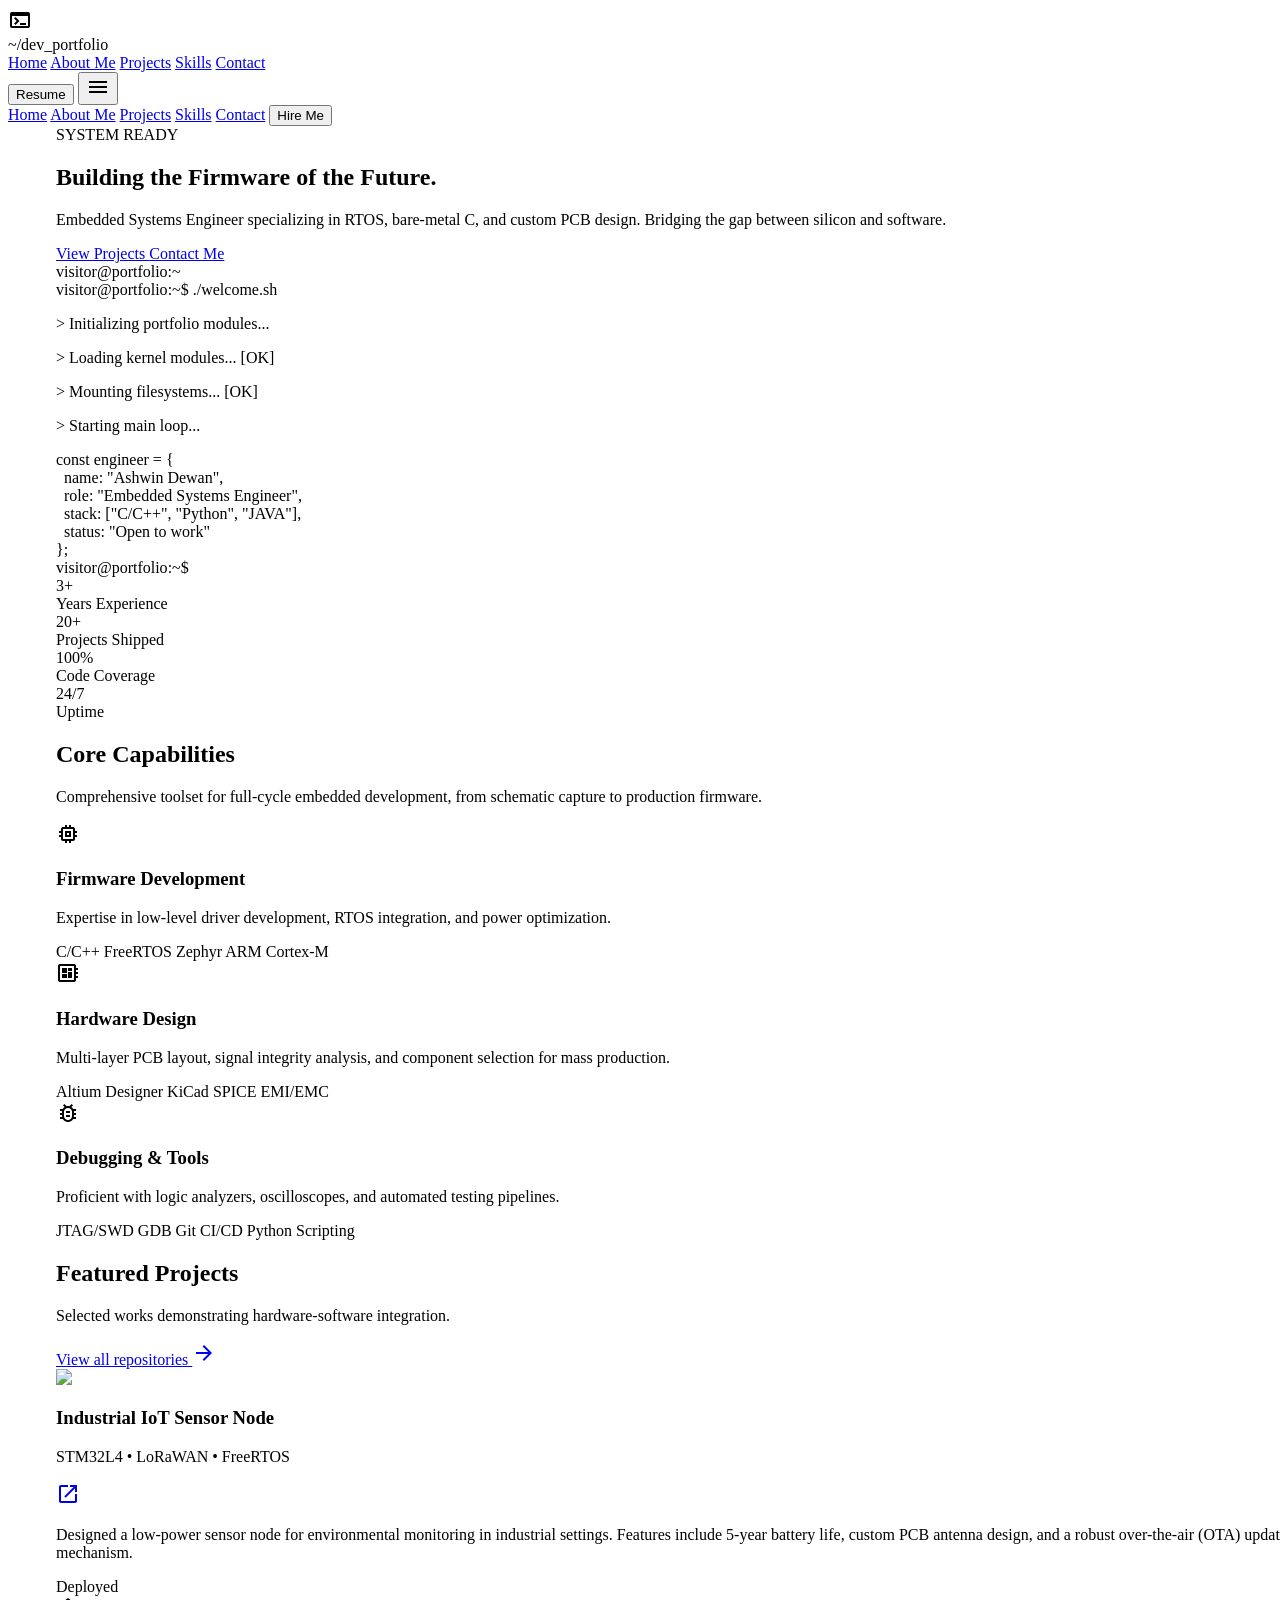
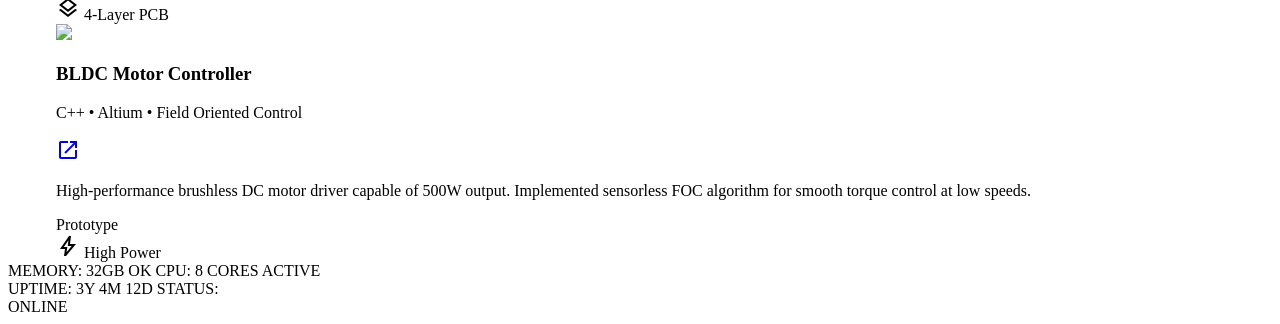
==== index.html @ 4024ab7a "Initial code push" ====
<!DOCTYPE html>

<html class="dark" lang="en">

<head>
    <meta charset="utf-8" />
    <meta content="width=device-width, initial-scale=1.0" name="viewport" />
    <title>Embedded Developer Portfolio</title>
    <!-- Common Assets -->
    <link href="https://fonts.googleapis.com" rel="preconnect" />
    <link crossorigin="" href="https://fonts.gstatic.com" rel="preconnect" />
    <link
        href="https://fonts.googleapis.com/css2?family=Space+Grotesk:wght@300;400;500;600;700&family=JetBrains+Mono:wght@400;500;700&family=Noto+Sans:wght@400;500;700&display=swap"
        rel="stylesheet" />
    <link href="https://fonts.googleapis.com/css2?family=Material+Symbols+Outlined:wght,FILL@100..700,0..1&display=swap"
        rel="stylesheet" />
    <link href="css/global.css" rel="stylesheet" />
    <!-- Tailwind CSS -->
    <script src="https://cdn.tailwindcss.com?plugins=forms,container-queries"></script>
    <script src="js/tailwind-config.js"></script>
</head>

<body data-page="home"
    class="bg-background-light dark:bg-background-dark font-display text-gray-900 dark:text-white transition-colors duration-200">
    <!-- Navigation -->
    <div data-include="includes/header.html"></div>
    <!-- Main Content Wrapper -->
    <main class="relative pt-16 min-h-screen flex flex-col">
        <!-- Hero Section -->
        <section class="relative w-full flex flex-col justify-center py-20 lg:py-32 overflow-hidden">
            <!-- Background Decoration -->
            <div class="absolute inset-0 z-0 circuit-bg opacity-20 pointer-events-none"></div>
            <div class="layout-container z-10 w-full">
                <div class="flex flex-col lg:flex-row gap-12 lg:gap-20 items-center">
                    <!-- Text Content -->
                    <div class="flex-1 flex flex-col gap-6 max-w-2xl">
                        <div
                            class="inline-flex items-center gap-2 px-3 py-1 rounded-full bg-primary/10 border border-primary/20 w-fit">
                            <span class="w-2 h-2 rounded-full bg-primary animate-pulse"></span>
                            <span class="text-xs font-mono font-bold text-primary">SYSTEM READY</span>
                        </div>
                        <h1 class="text-4xl lg:text-6xl font-bold leading-tight tracking-tight">
                            Building the <span
                                class="text-transparent bg-clip-text bg-gradient-to-r from-primary to-blue-400">Firmware</span>
                            of the Future.
                        </h1>
                        <p class="text-gray-600 dark:text-gray-400 text-lg leading-relaxed max-w-xl">
                            Embedded Systems Engineer specializing in RTOS, bare-metal C, and custom PCB design.
                            Bridging the gap between silicon and software.
                        </p>
                        <div class="flex flex-wrap gap-4 mt-2">
                            <a class="flex items-center justify-center h-12 px-6 rounded-lg bg-primary text-white font-bold text-sm tracking-wide hover:bg-blue-600 transition-all shadow-[0_4px_14px_0_rgba(19,127,236,0.39)]"
                                href="projects_showcase.html">
                                View Projects
                            </a>
                            <a class="flex items-center justify-center h-12 px-6 rounded-lg border border-gray-300 dark:border-gray-700 hover:bg-gray-100 dark:hover:bg-gray-800 dark:text-white font-bold text-sm tracking-wide transition-all"
                                href="contact_me_section.html">
                                Contact Me
                            </a>
                        </div>
                    </div>
                    <!-- Terminal Visual -->
                    <div class="flex-1 w-full max-w-xl">
                        <div
                            class="relative rounded-xl overflow-hidden bg-[#1e1e1e] border border-[#3b4754] shadow-2xl font-mono text-sm leading-relaxed group hover:border-primary/50 transition-colors duration-300">
                            <!-- Terminal Header -->
                            <div
                                class="flex items-center justify-between px-4 py-2 bg-[#252526] border-b border-[#3b4754]">
                                <div class="flex gap-2">
                                    <div class="w-3 h-3 rounded-full bg-[#ff5f56]"></div>
                                    <div class="w-3 h-3 rounded-full bg-[#ffbd2e]"></div>
                                    <div class="w-3 h-3 rounded-full bg-[#27c93f]"></div>
                                </div>
                                <div class="text-gray-400 text-xs">visitor@portfolio:~</div>
                                <div class="w-10"></div> <!-- Spacer -->
                            </div>
                            <!-- Terminal Body -->
                            <div class="p-6 text-gray-300 h-[320px] overflow-y-auto">
                                <div class="mb-4">
                                    <span class="text-[#98c379]">visitor@portfolio</span>:<span
                                        class="text-[#61afef]">~</span>$ ./welcome.sh
                                </div>
                                <div class="mb-4 text-white">
                                    <p>&gt; Initializing portfolio modules...</p>
                                    <p>&gt; Loading kernel modules... <span class="text-[#98c379]">[OK]</span></p>
                                    <p>&gt; Mounting filesystems... <span class="text-[#98c379]">[OK]</span></p>
                                    <p>&gt; Starting main loop...</p>
                                </div>
                                <div class="mb-4">
                                    <span class="text-[#c678dd]">const</span> <span
                                        class="text-[#e5c07b]">engineer</span> = {<br />
                                      name: <span class="text-[#98c379]">"Ashwin Dewan"</span>,<br />
                                      role: <span class="text-[#98c379]">"Embedded Systems Engineer"</span>,<br />
                                      stack: [<span class="text-[#98c379]">"C/C++"</span>, <span
                                        class="text-[#98c379]">"Python"</span>, <span
                                        class="text-[#98c379]">"JAVA"</span>],<br />
                                      status: <span class="text-[#98c379]">"Open to work"</span><br />
                                    };
                                </div>
                                <div class="flex items-center">
                                    <span class="text-[#98c379]">visitor@portfolio</span>:<span
                                        class="text-[#61afef]">~</span>$ <span
                                        class="w-2.5 h-5 ml-2 bg-gray-400 animate-cursor-blink inline-block align-middle"></span>
                                </div>
                            </div>
                        </div>
                        <!-- Reflection/Glow underneath -->
                        <div
                            class="absolute -bottom-10 left-10 right-10 h-20 bg-primary/20 blur-[60px] rounded-full -z-10">
                        </div>
                    </div>
                </div>
            </div>
        </section>
        <!-- Stats Section -->
        <section class="border-y border-gray-200 dark:border-[#283039] bg-white dark:bg-[#151c24]">
            <div class="layout-container py-8">
                <div
                    class="grid grid-cols-2 md:grid-cols-4 gap-8 divide-x divide-gray-200 dark:divide-[#283039] text-center">
                    <div class="px-4">
                        <div class="text-3xl font-bold text-gray-900 dark:text-white font-mono">3+</div>
                        <div class="text-sm text-gray-500 dark:text-gray-400 mt-1">Years Experience</div>
                    </div>
                    <div class="px-4">
                        <div class="text-3xl font-bold text-gray-900 dark:text-white font-mono">20+</div>
                        <div class="text-sm text-gray-500 dark:text-gray-400 mt-1">Projects Shipped</div>
                    </div>
                    <div class="px-4">
                        <div class="text-3xl font-bold text-gray-900 dark:text-white font-mono">100%</div>
                        <div class="text-sm text-gray-500 dark:text-gray-400 mt-1">Code Coverage</div>
                    </div>
                    <div class="px-4">
                        <div class="text-3xl font-bold text-gray-900 dark:text-white font-mono">24/7</div>
                        <div class="text-sm text-gray-500 dark:text-gray-400 mt-1">Uptime</div>
                    </div>
                </div>
            </div>
        </section>
        <!-- Tech Stack / Capabilities -->
        <section class="py-20 bg-background-light dark:bg-background-dark" id="skills">
            <div class="layout-container">
                <div class="mb-12">
                    <h2 class="text-3xl font-bold text-gray-900 dark:text-white mb-4">Core Capabilities</h2>
                    <p class="text-gray-600 dark:text-gray-400 max-w-2xl">
                        Comprehensive toolset for full-cycle embedded development, from schematic capture to production
                        firmware.
                    </p>
                </div>
                <div class="grid grid-cols-1 md:grid-cols-3 gap-6">
                    <!-- Card 1 -->
                    <div
                        class="group p-6 rounded-xl bg-white dark:bg-[#1c2127] border border-gray-200 dark:border-[#3b4754] hover:border-primary/50 transition-all hover:shadow-lg">
                        <div
                            class="w-12 h-12 rounded-lg bg-blue-500/10 flex items-center justify-center mb-4 text-primary group-hover:bg-primary group-hover:text-white transition-colors">
                            <span class="material-symbols-outlined">memory</span>
                        </div>
                        <h3 class="text-xl font-bold text-gray-900 dark:text-white mb-2">Firmware Development</h3>
                        <p class="text-sm text-gray-500 dark:text-gray-400 mb-4">
                            Expertise in low-level driver development, RTOS integration, and power optimization.
                        </p>
                        <div class="flex flex-wrap gap-2">
                            <span
                                class="px-2 py-1 text-xs font-mono rounded bg-gray-100 dark:bg-[#283039] text-gray-700 dark:text-gray-300">C/C++</span>
                            <span
                                class="px-2 py-1 text-xs font-mono rounded bg-gray-100 dark:bg-[#283039] text-gray-700 dark:text-gray-300">FreeRTOS</span>
                            <span
                                class="px-2 py-1 text-xs font-mono rounded bg-gray-100 dark:bg-[#283039] text-gray-700 dark:text-gray-300">Zephyr</span>
                            <span
                                class="px-2 py-1 text-xs font-mono rounded bg-gray-100 dark:bg-[#283039] text-gray-700 dark:text-gray-300">ARM
                                Cortex-M</span>
                        </div>
                    </div>
                    <!-- Card 2 -->
                    <div
                        class="group p-6 rounded-xl bg-white dark:bg-[#1c2127] border border-gray-200 dark:border-[#3b4754] hover:border-primary/50 transition-all hover:shadow-lg">
                        <div
                            class="w-12 h-12 rounded-lg bg-blue-500/10 flex items-center justify-center mb-4 text-primary group-hover:bg-primary group-hover:text-white transition-colors">
                            <span class="material-symbols-outlined">developer_board</span>
                        </div>
                        <h3 class="text-xl font-bold text-gray-900 dark:text-white mb-2">Hardware Design</h3>
                        <p class="text-sm text-gray-500 dark:text-gray-400 mb-4">
                            Multi-layer PCB layout, signal integrity analysis, and component selection for mass
                            production.
                        </p>
                        <div class="flex flex-wrap gap-2">
                            <span
                                class="px-2 py-1 text-xs font-mono rounded bg-gray-100 dark:bg-[#283039] text-gray-700 dark:text-gray-300">Altium
                                Designer</span>
                            <span
                                class="px-2 py-1 text-xs font-mono rounded bg-gray-100 dark:bg-[#283039] text-gray-700 dark:text-gray-300">KiCad</span>
                            <span
                                class="px-2 py-1 text-xs font-mono rounded bg-gray-100 dark:bg-[#283039] text-gray-700 dark:text-gray-300">SPICE</span>
                            <span
                                class="px-2 py-1 text-xs font-mono rounded bg-gray-100 dark:bg-[#283039] text-gray-700 dark:text-gray-300">EMI/EMC</span>
                        </div>
                    </div>
                    <!-- Card 3 -->
                    <div
                        class="group p-6 rounded-xl bg-white dark:bg-[#1c2127] border border-gray-200 dark:border-[#3b4754] hover:border-primary/50 transition-all hover:shadow-lg">
                        <div
                            class="w-12 h-12 rounded-lg bg-blue-500/10 flex items-center justify-center mb-4 text-primary group-hover:bg-primary group-hover:text-white transition-colors">
                            <span class="material-symbols-outlined">bug_report</span>
                        </div>
                        <h3 class="text-xl font-bold text-gray-900 dark:text-white mb-2">Debugging &amp; Tools</h3>
                        <p class="text-sm text-gray-500 dark:text-gray-400 mb-4">
                            Proficient with logic analyzers, oscilloscopes, and automated testing pipelines.
                        </p>
                        <div class="flex flex-wrap gap-2">
                            <span
                                class="px-2 py-1 text-xs font-mono rounded bg-gray-100 dark:bg-[#283039] text-gray-700 dark:text-gray-300">JTAG/SWD</span>
                            <span
                                class="px-2 py-1 text-xs font-mono rounded bg-gray-100 dark:bg-[#283039] text-gray-700 dark:text-gray-300">GDB</span>
                            <span
                                class="px-2 py-1 text-xs font-mono rounded bg-gray-100 dark:bg-[#283039] text-gray-700 dark:text-gray-300">Git
                                CI/CD</span>
                            <span
                                class="px-2 py-1 text-xs font-mono rounded bg-gray-100 dark:bg-[#283039] text-gray-700 dark:text-gray-300">Python
                                Scripting</span>
                        </div>
                    </div>
                </div>
            </div>
        </section>
        <!-- Projects Section -->
        <section class="py-20 bg-white dark:bg-[#151c24]" id="projects">
            <div class="layout-container">
                <div class="flex items-end justify-between mb-12">
                    <div>
                        <h2 class="text-3xl font-bold text-gray-900 dark:text-white mb-4">Featured Projects</h2>
                        <p class="text-gray-600 dark:text-gray-400">Selected works demonstrating hardware-software
                            integration.</p>
                    </div>
                    <a class="hidden md:flex items-center gap-1 text-primary hover:text-blue-400 font-medium transition-colors"
                        href="#">
                        View all repositories <span class="material-symbols-outlined text-sm">arrow_forward</span>
                    </a>
                </div>
                <div class="flex flex-col gap-8">
                    <!-- Project 1 -->
                    <div
                        class="group relative overflow-hidden rounded-2xl bg-background-light dark:bg-[#1c2127] border border-gray-200 dark:border-[#3b4754] flex flex-col md:flex-row">
                        <div class="md:w-2/5 h-64 md:h-auto overflow-hidden relative">
                            <div class="absolute inset-0 bg-gradient-to-t from-black/60 to-transparent z-10 md:hidden">
                            </div>
                            <img class="w-full h-full object-cover group-hover:scale-105 transition-transform duration-500"
                                data-alt="Close up of a green printed circuit board with chips and electronic components"
                                src="https://lh3.googleusercontent.com/aida-public/[base64]" />
                        </div>
                        <div class="flex-1 p-8 flex flex-col">
                            <div class="flex justify-between items-start mb-4">
                                <div>
                                    <h3 class="text-2xl font-bold text-gray-900 dark:text-white">Industrial IoT Sensor
                                        Node</h3>
                                    <p class="text-sm font-mono text-primary mt-1">STM32L4 • LoRaWAN • FreeRTOS</p>
                                </div>
                                <a class="p-2 rounded-full bg-gray-200 dark:bg-[#283039] text-gray-600 dark:text-gray-300 hover:text-primary transition-colors"
                                    href="#">
                                    <span class="material-symbols-outlined">open_in_new</span>
                                </a>
                            </div>
                            <p class="text-gray-600 dark:text-gray-400 mb-6 flex-grow">
                                Designed a low-power sensor node for environmental monitoring in industrial settings.
                                Features include 5-year battery life, custom PCB antenna design, and a robust
                                over-the-air (OTA) update mechanism.
                            </p>
                            <div
                                class="flex items-center gap-4 text-sm text-gray-500 dark:text-gray-400 font-mono border-t border-gray-200 dark:border-[#3b4754] pt-4">
                                <div class="flex items-center gap-1">
                                    <span class="w-2 h-2 rounded-full bg-green-500"></span>
                                    Deployed
                                </div>
                                <div class="flex items-center gap-1">
                                    <span class="material-symbols-outlined text-base">layers</span>
                                    4-Layer PCB
                                </div>
                            </div>
                        </div>
                    </div>
                    <!-- Project 2 -->
                    <div
                        class="group relative overflow-hidden rounded-2xl bg-background-light dark:bg-[#1c2127] border border-gray-200 dark:border-[#3b4754] flex flex-col md:flex-row-reverse">
                        <div class="md:w-2/5 h-64 md:h-auto overflow-hidden relative">
                            <div class="absolute inset-0 bg-gradient-to-t from-black/60 to-transparent z-10 md:hidden">
                            </div>
                            <img class="w-full h-full object-cover group-hover:scale-105 transition-transform duration-500"
                                data-alt="Macro photography of a modern computer chip processor with colorful lighting"
                                src="https://lh3.googleusercontent.com/aida-public/[base64]" />
                        </div>
                        <div class="flex-1 p-8 flex flex-col">
                            <div class="flex justify-between items-start mb-4">
                                <div>
                                    <h3 class="text-2xl font-bold text-gray-900 dark:text-white">BLDC Motor Controller
                                    </h3>
                                    <p class="text-sm font-mono text-primary mt-1">C++ • Altium • Field Oriented Control
                                    </p>
                                </div>
                                <a class="p-2 rounded-full bg-gray-200 dark:bg-[#283039] text-gray-600 dark:text-gray-300 hover:text-primary transition-colors"
                                    href="#">
                                    <span class="material-symbols-outlined">open_in_new</span>
                                </a>
                            </div>
                            <p class="text-gray-600 dark:text-gray-400 mb-6 flex-grow">
                                High-performance brushless DC motor driver capable of 500W output. Implemented
                                sensorless FOC algorithm for smooth torque control at low speeds.
                            </p>
                            <div
                                class="flex items-center gap-4 text-sm text-gray-500 dark:text-gray-400 font-mono border-t border-gray-200 dark:border-[#3b4754] pt-4">
                                <div class="flex items-center gap-1">
                                    <span class="w-2 h-2 rounded-full bg-yellow-500"></span>
                                    Prototype
                                </div>
                                <div class="flex items-center gap-1">
                                    <span class="material-symbols-outlined text-base">bolt</span>
                                    High Power
                                </div>
                            </div>
                        </div>
                    </div>
                </div>
            </div>
        </section>
        <div data-include="includes/footer.html"></div>
    </main>
    <script src="js/include.js"></script>
</body>

</html>
---- css/global.css ----
/* Global Styles for Portfolio */

/* Custom scrollbar for terminal/technical feel */
::-webkit-scrollbar {
    width: 8px;
    height: 8px;
}

::-webkit-scrollbar-track {
    background: #101922;
}

::-webkit-scrollbar-thumb {
    background: #2d3b4a;
    border-radius: 4px;
}

::-webkit-scrollbar-thumb:hover {
    background: #137fec;
}

/* Base Utility Classes */
.layout-container {
    width: 100%;
    margin-left: auto;
    margin-right: auto;
    max-width: 1440px;
    padding-left: 1rem;
    padding-right: 1rem;
}

@media (min-width: 768px) {
    .layout-container {
        padding-left: 1.5rem;
        padding-right: 1.5rem;
    }
}

@media (min-width: 1024px) {
    .layout-container {
        padding-left: 3rem;
        padding-right: 3rem;
    }
}

/* Background Patterns */
.circuit-bg {
    background-image: radial-gradient(#3b4754 1px, transparent 1px);
    background-size: 24px 24px;
}

.bg-grid-pattern {
    background-size: 40px 40px;
    background-image: linear-gradient(to right, #2d3b4a 1px, transparent 1px),
        linear-gradient(to bottom, #2d3b4a 1px, transparent 1px);
}

.hex-bg {
    background-image: radial-gradient(#283039 1px, transparent 1px);
    background-size: 20px 20px;
}

/* Animations */
@keyframes blink {

    0%,
    100% {
        opacity: 1;
    }

    50% {
        opacity: 0;
    }
}

.animate-cursor-blink {
    animation: blink 1s step-end infinite;
}

.blinking-cursor::after {
    content: '▋';
    animation: blink 1s step-end infinite;
    color: #137fec;
    margin-left: 2px;
}
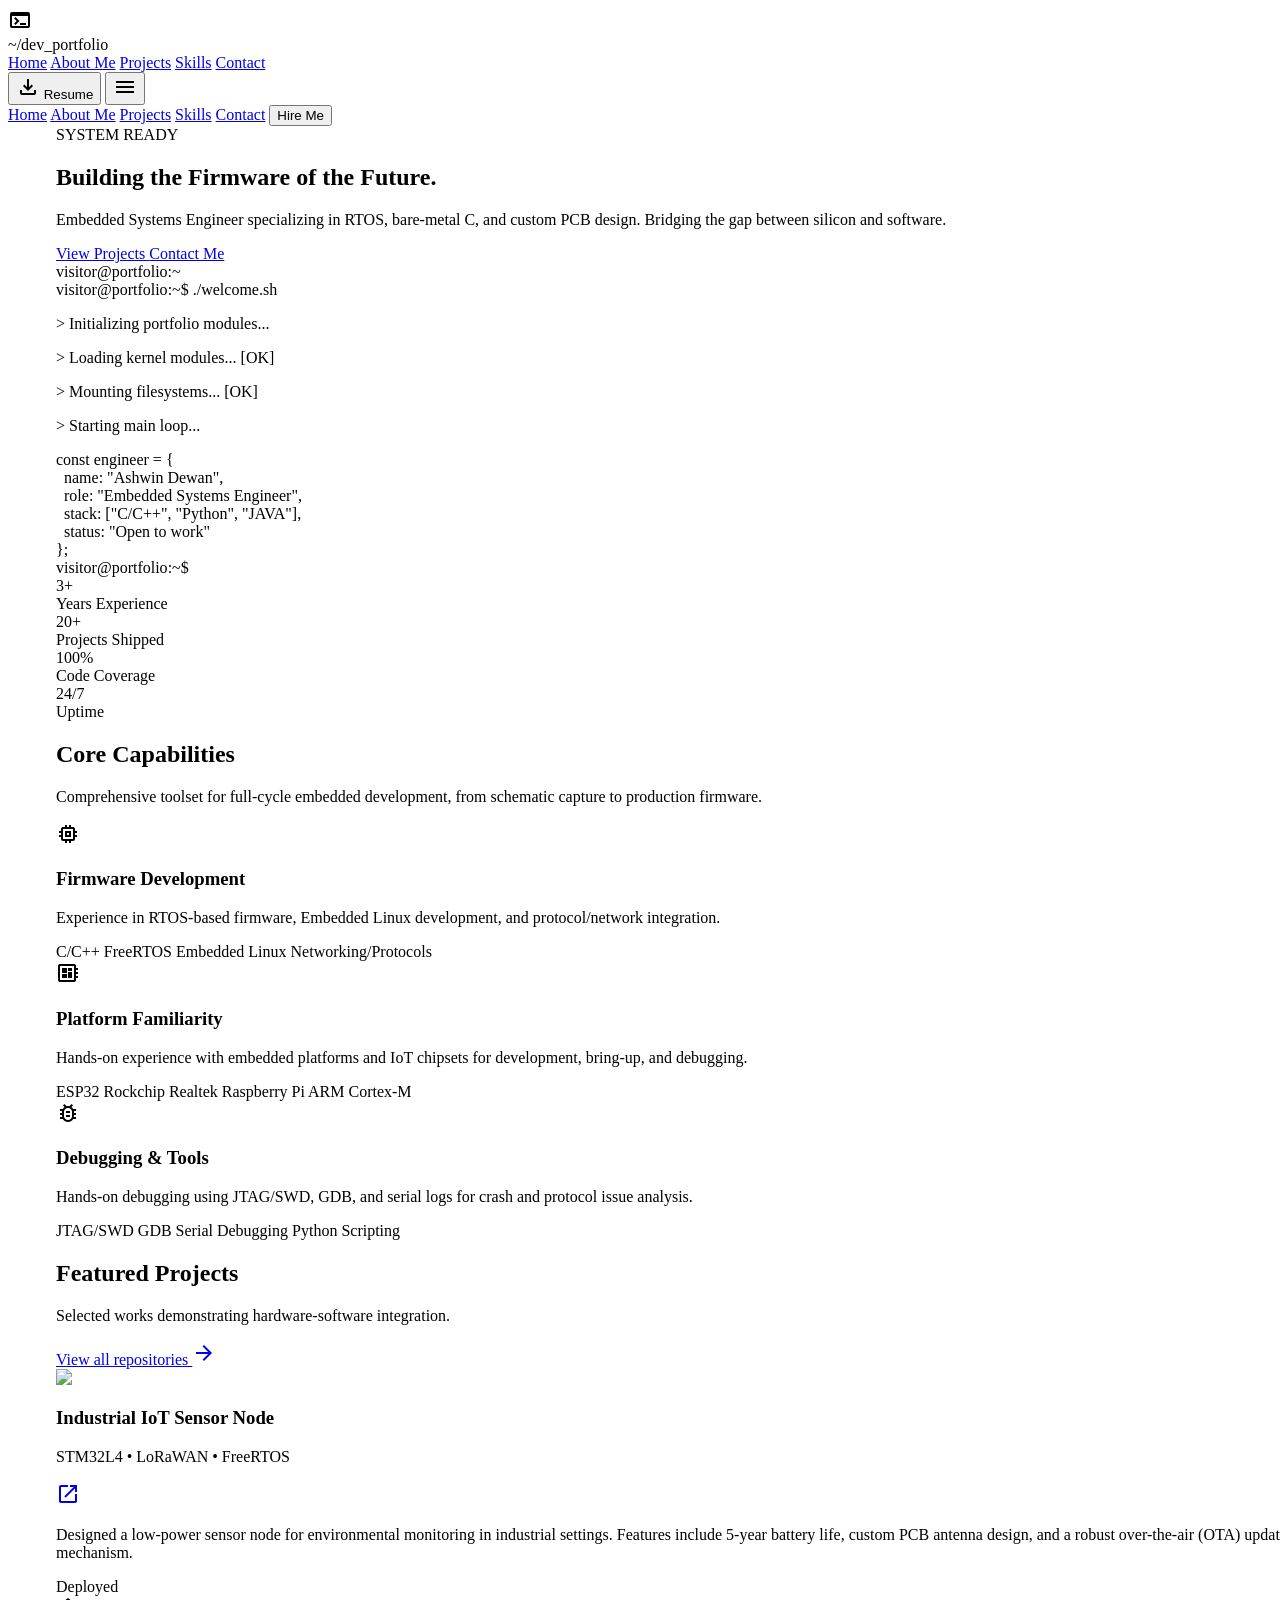
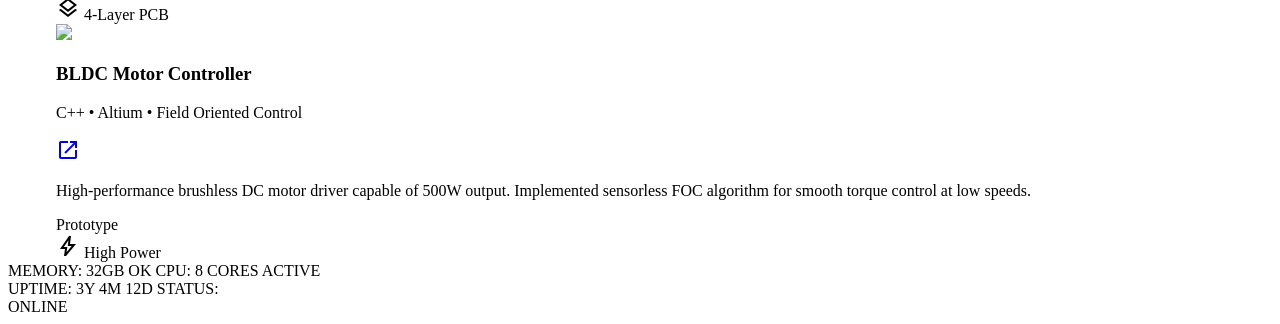
==== commit 9078c565: "Changed Landing page and About me section. 1. Added image to about me section. 2. Made Professional " ====
--- a/index.html
+++ b/index.html
@@ -156,7 +156,8 @@
                         </div>
                         <h3 class="text-xl font-bold text-gray-900 dark:text-white mb-2">Firmware Development</h3>
                         <p class="text-sm text-gray-500 dark:text-gray-400 mb-4">
-                            Expertise in low-level driver development, RTOS integration, and power optimization.
+                            Experience in RTOS-based firmware, Embedded Linux development, and protocol/network
+                            integration.
                         </p>
                         <div class="flex flex-wrap gap-2">
                             <span
@@ -164,10 +165,10 @@
                             <span
                                 class="px-2 py-1 text-xs font-mono rounded bg-gray-100 dark:bg-[#283039] text-gray-700 dark:text-gray-300">FreeRTOS</span>
                             <span
-                                class="px-2 py-1 text-xs font-mono rounded bg-gray-100 dark:bg-[#283039] text-gray-700 dark:text-gray-300">Zephyr</span>
-                            <span
-                                class="px-2 py-1 text-xs font-mono rounded bg-gray-100 dark:bg-[#283039] text-gray-700 dark:text-gray-300">ARM
-                                Cortex-M</span>
+                                class="px-2 py-1 text-xs font-mono rounded bg-gray-100 dark:bg-[#283039] text-gray-700 dark:text-gray-300">Embedded
+                                Linux</span>
+                            <span
+                                class="px-2 py-1 text-xs font-mono rounded bg-gray-100 dark:bg-[#283039] text-gray-700 dark:text-gray-300">Networking/Protocols</span>
                         </div>
                     </div>
                     <!-- Card 2 -->
@@ -177,21 +178,21 @@
                             class="w-12 h-12 rounded-lg bg-blue-500/10 flex items-center justify-center mb-4 text-primary group-hover:bg-primary group-hover:text-white transition-colors">
                             <span class="material-symbols-outlined">developer_board</span>
                         </div>
-                        <h3 class="text-xl font-bold text-gray-900 dark:text-white mb-2">Hardware Design</h3>
+                        <h3 class="text-xl font-bold text-gray-900 dark:text-white mb-2">Platform Familiarity</h3>
                         <p class="text-sm text-gray-500 dark:text-gray-400 mb-4">
-                            Multi-layer PCB layout, signal integrity analysis, and component selection for mass
-                            production.
+                            Hands-on experience with embedded platforms and IoT chipsets for development, bring-up, and debugging.
                         </p>
                         <div class="flex flex-wrap gap-2">
                             <span
-                                class="px-2 py-1 text-xs font-mono rounded bg-gray-100 dark:bg-[#283039] text-gray-700 dark:text-gray-300">Altium
-                                Designer</span>
-                            <span
-                                class="px-2 py-1 text-xs font-mono rounded bg-gray-100 dark:bg-[#283039] text-gray-700 dark:text-gray-300">KiCad</span>
-                            <span
-                                class="px-2 py-1 text-xs font-mono rounded bg-gray-100 dark:bg-[#283039] text-gray-700 dark:text-gray-300">SPICE</span>
-                            <span
-                                class="px-2 py-1 text-xs font-mono rounded bg-gray-100 dark:bg-[#283039] text-gray-700 dark:text-gray-300">EMI/EMC</span>
+                                class="px-2 py-1 text-xs font-mono rounded bg-gray-100 dark:bg-[#283039] text-gray-700 dark:text-gray-300">ESP32</span>
+                            <span
+                                class="px-2 py-1 text-xs font-mono rounded bg-gray-100 dark:bg-[#283039] text-gray-700 dark:text-gray-300">Rockchip</span>
+                            <span
+                                class="px-2 py-1 text-xs font-mono rounded bg-gray-100 dark:bg-[#283039] text-gray-700 dark:text-gray-300">Realtek</span>
+                            <span
+                                class="px-2 py-1 text-xs font-mono rounded bg-gray-100 dark:bg-[#283039] text-gray-700 dark:text-gray-300">Raspberry Pi</span>
+                            <span
+                                class="px-2 py-1 text-xs font-mono rounded bg-gray-100 dark:bg-[#283039] text-gray-700 dark:text-gray-300">ARM Cortex-M</span>
                         </div>
                     </div>
                     <!-- Card 3 -->
@@ -203,7 +204,7 @@
                         </div>
                         <h3 class="text-xl font-bold text-gray-900 dark:text-white mb-2">Debugging &amp; Tools</h3>
                         <p class="text-sm text-gray-500 dark:text-gray-400 mb-4">
-                            Proficient with logic analyzers, oscilloscopes, and automated testing pipelines.
+                            Hands-on debugging using JTAG/SWD, GDB, and serial logs for crash and protocol issue analysis.
                         </p>
                         <div class="flex flex-wrap gap-2">
                             <span
@@ -211,11 +212,9 @@
                             <span
                                 class="px-2 py-1 text-xs font-mono rounded bg-gray-100 dark:bg-[#283039] text-gray-700 dark:text-gray-300">GDB</span>
                             <span
-                                class="px-2 py-1 text-xs font-mono rounded bg-gray-100 dark:bg-[#283039] text-gray-700 dark:text-gray-300">Git
-                                CI/CD</span>
-                            <span
-                                class="px-2 py-1 text-xs font-mono rounded bg-gray-100 dark:bg-[#283039] text-gray-700 dark:text-gray-300">Python
-                                Scripting</span>
+                                class="px-2 py-1 text-xs font-mono rounded bg-gray-100 dark:bg-[#283039] text-gray-700 dark:text-gray-300">Serial Debugging</span>
+                            <span
+                                class="px-2 py-1 text-xs font-mono rounded bg-gray-100 dark:bg-[#283039] text-gray-700 dark:text-gray-300">Python Scripting</span>
                         </div>
                     </div>
                 </div>
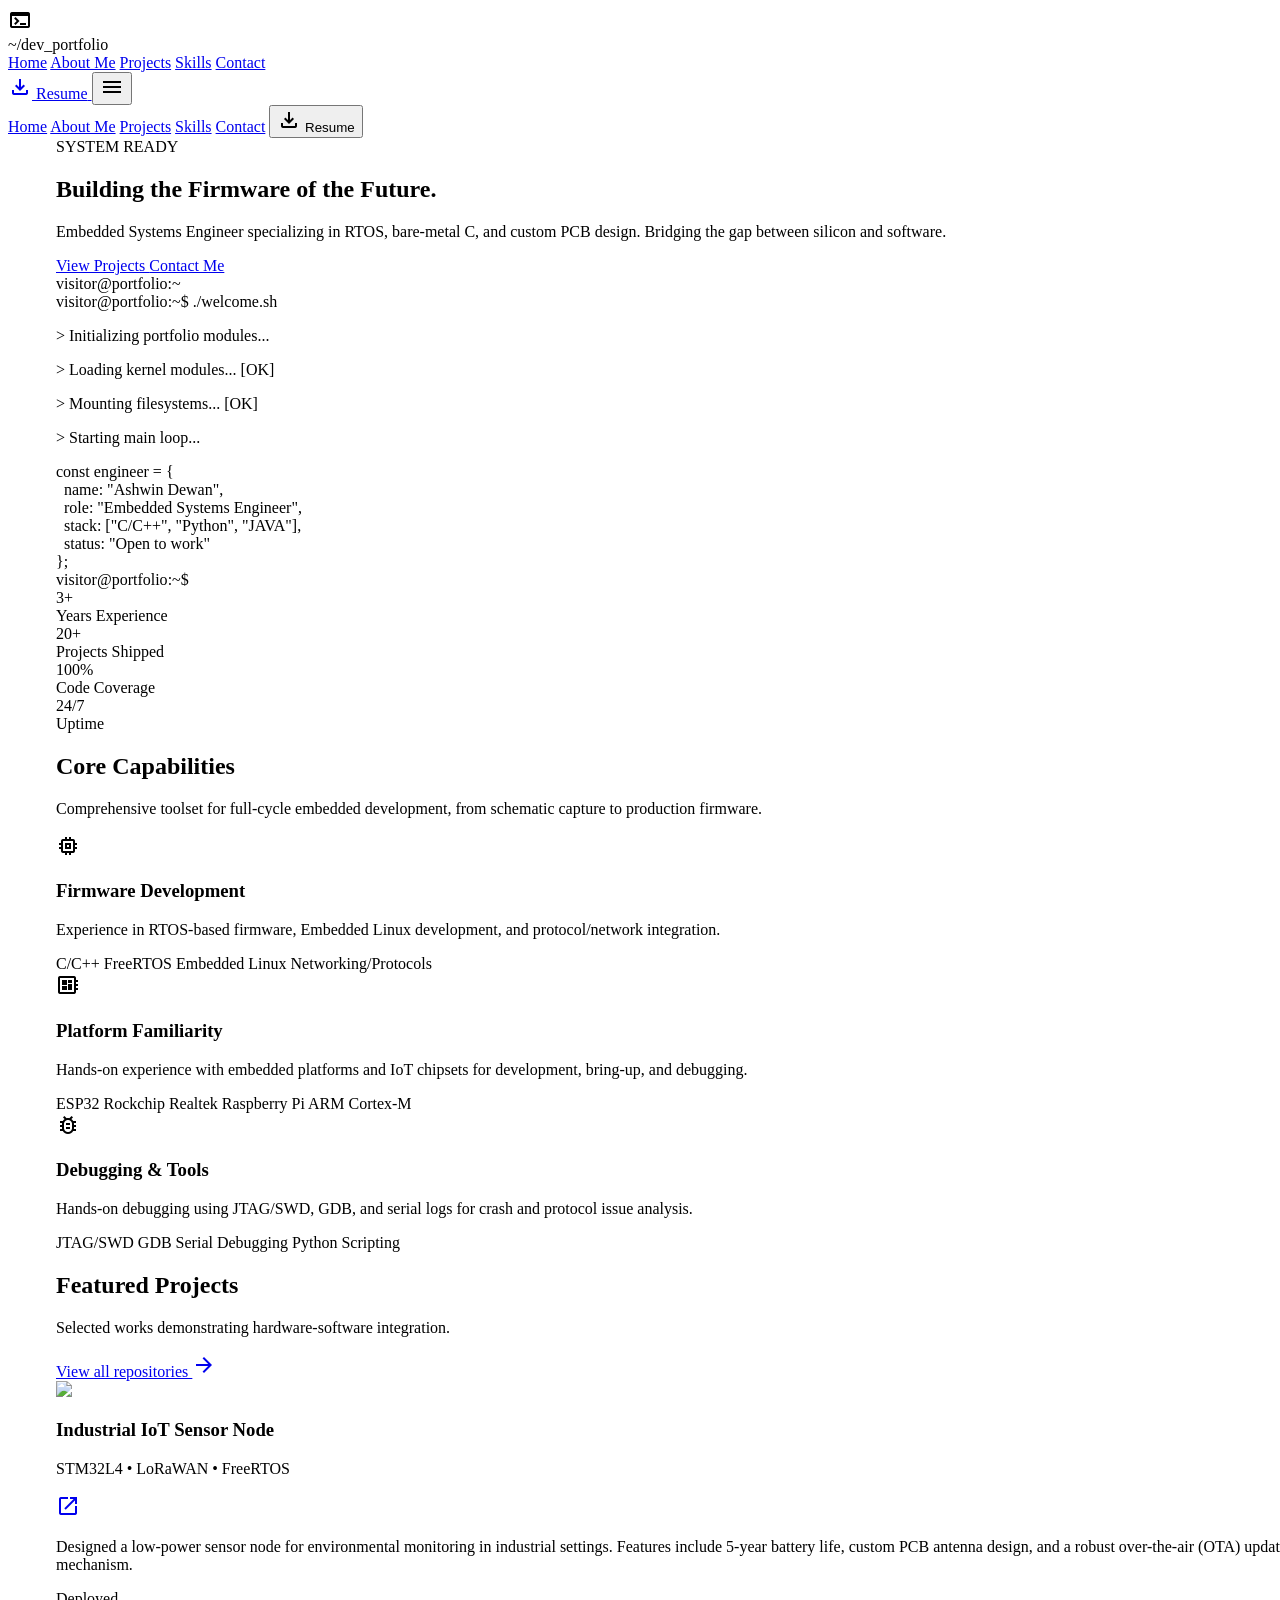
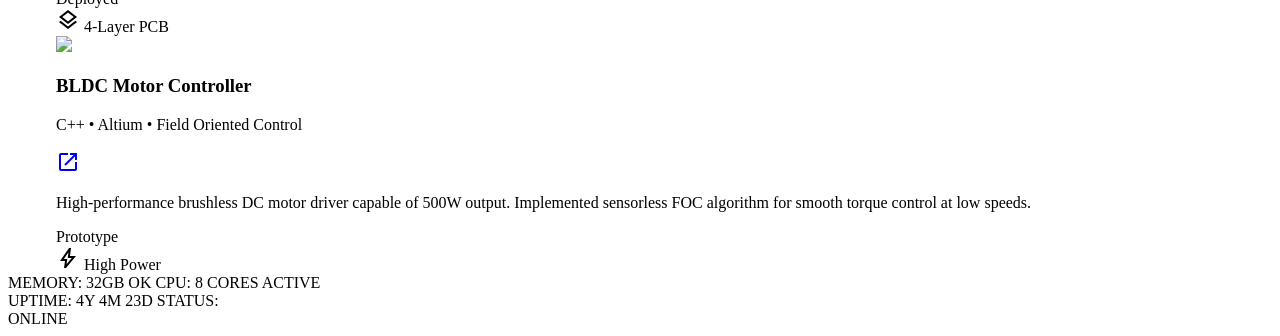
==== commit e9cd0803: "Updated About me section, Contact Me, and skills made most the button and links workable" ====
--- a/index.html
+++ b/index.html
@@ -25,9 +25,9 @@
     <!-- Navigation -->
     <div data-include="includes/header.html"></div>
     <!-- Main Content Wrapper -->
-    <main class="relative pt-16 min-h-screen flex flex-col">
+    <main class="relative pt-5 min-h-screen flex flex-col">
         <!-- Hero Section -->
-        <section class="relative w-full flex flex-col justify-center py-20 lg:py-32 overflow-hidden">
+        <section class="relative w-full flex flex-col justify-center pt-10 pb-16 lg:pt-14 lg:pb-20 overflow-hidden">
             <!-- Background Decoration -->
             <div class="absolute inset-0 z-0 circuit-bg opacity-20 pointer-events-none"></div>
             <div class="layout-container z-10 w-full">
